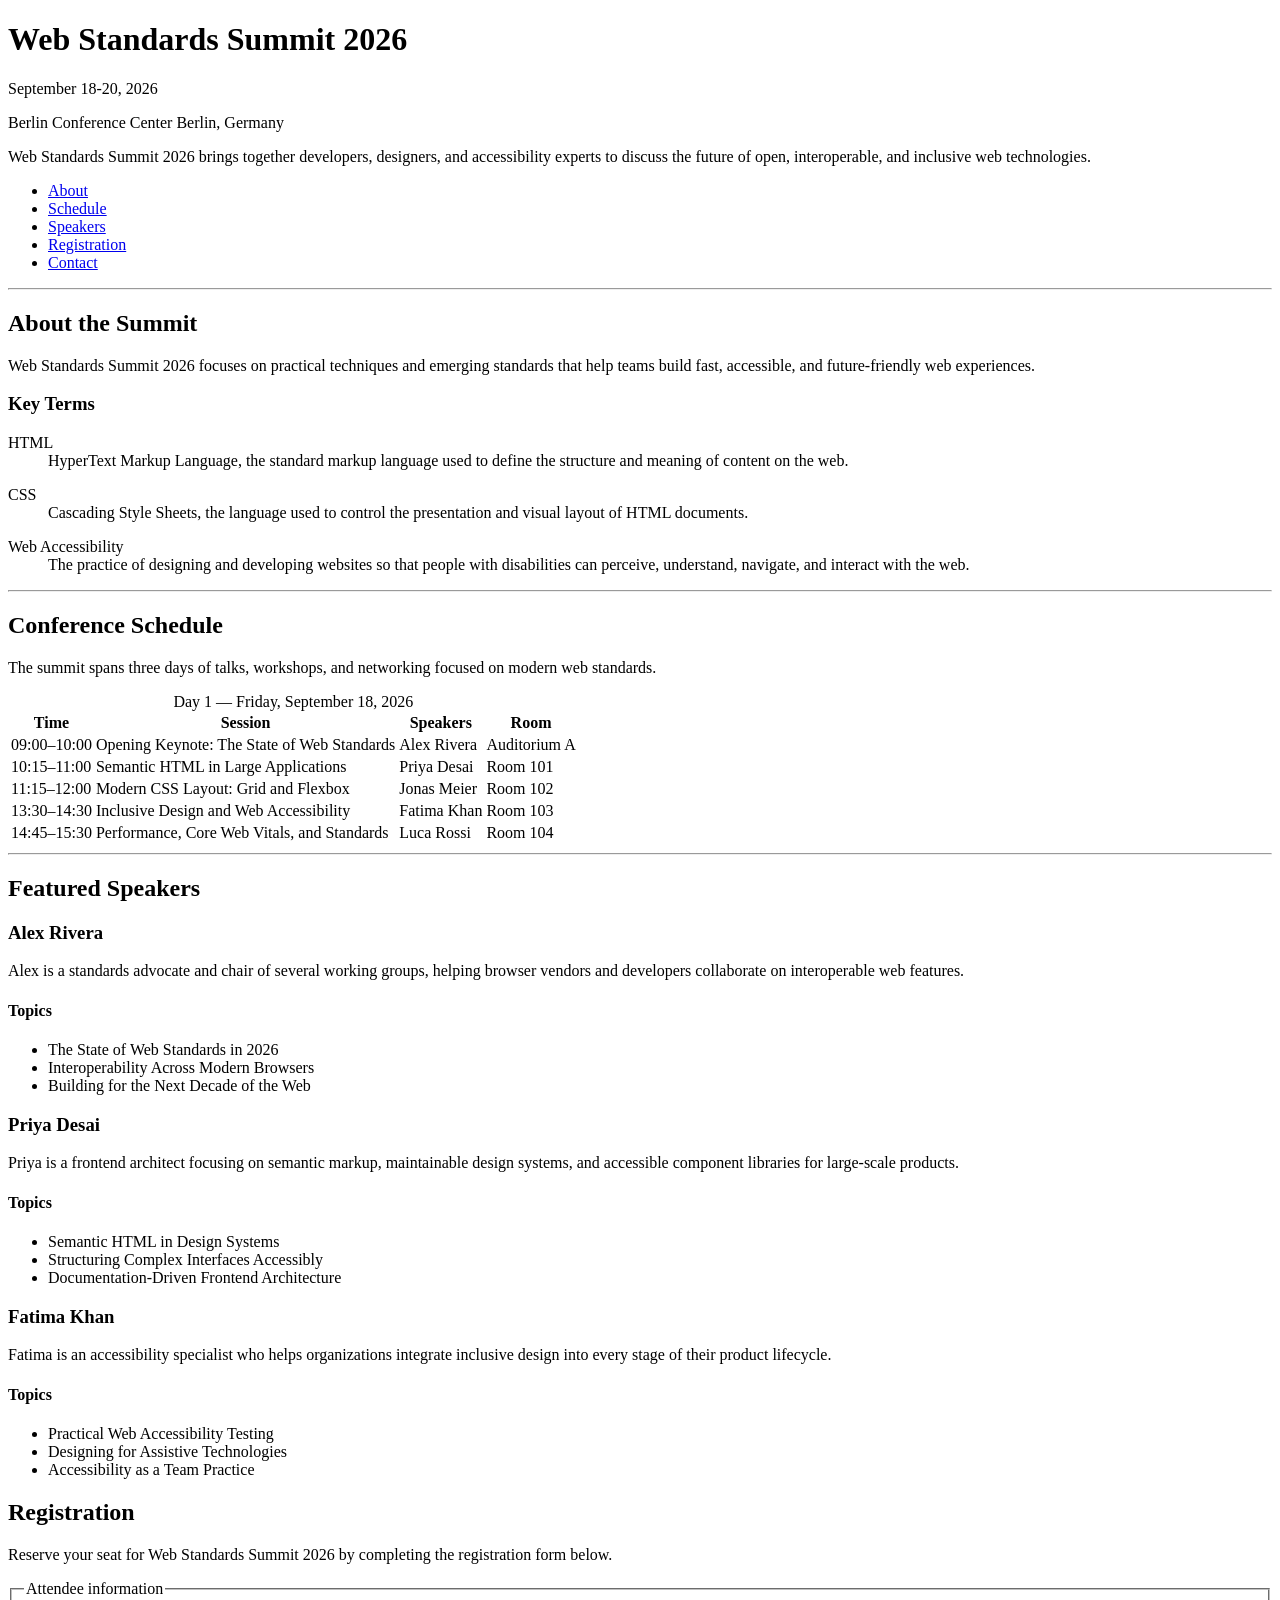
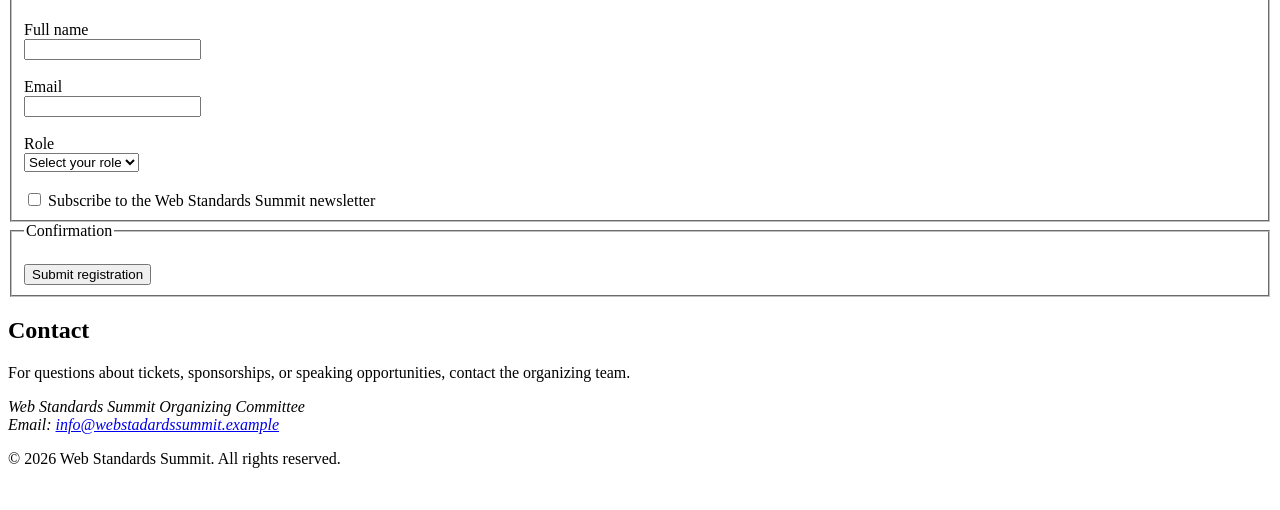
==== index.html @ a7d04744 "added  HTMLcode with improved  structure and accessibility" ====
<!DOCTYPE html>
<html lang="en">
<head>
    <meta charset="UTF-8">
    <meta name="viewport" content="width=device-width, initial-scale=1.0">
    <title>Web Standards Summit 2026</title>
</head>
<body>

    <!-- Main heading -->
    <header>
        <h1>Web Standards Summit 2026</h1>

    <!-- section -->
    <section id="header">
        <p>September 18-20, 2026</p>
        <p>Berlin Conference Center Berlin, Germany</p>
    </section>

    </header>

<main id="main-content">

    <!-- section + nav + list -->
    <section id="navigation">
        <p>Web Standards Summit 2026 brings together developers, designers, and accessibility experts to discuss the future of open, interoperable, and inclusive web technologies.</p>

        <nav aria-label="Primary Navigation">
            <ul>
                <li><a href="#about">About</a></li>
                <li><a href="#conference">Schedule</a></li>
                <li><a href="#speakers">Speakers</a></li>
                <li><a href="#registration">Registration</a></li>
                <li><a href="#contact">Contact</a></li>
            </ul>
        </nav>
    </section>

      <!-- horizontal line -->
    <hr>


    <!-- About the summit section -->
    <section id="about">

    <h2>About the Summit </h2>

    <p>Web Standards Summit 2026 focuses on practical techniques
         and emerging standards that help teams build fast, accessible, and future-friendly web experiences.</p>

             </section>



        <!--  key term section -->

    <section id="key-terms">
    <h3>Key Terms</h3>


    <dl>
        <dt>HTML</dt>
        <dd>
        HyperText Markup Language, the standard markup language used to define the structure and meaning of content on the web.
        </dd>
    </dl>

      <dl>
        <dt>CSS</dt>
        <dd>
       Cascading Style Sheets, the language used to control the presentation and visual layout of HTML documents.
        </dd>
    </dl>


      <dl>
        <dt>Web Accessibility</dt>
        <dd>
      The practice of designing and developing websites so that people with disabilities can perceive, understand, navigate, and interact with the web.
    </dd>
    </dl>


    </section>


              <!-- horizontal line -->
    <hr>


    <!-- Conference Section + table -->

    <section id="conference">

    <h2>Conference Schedule</h2>

   
    <p>The summit spans three days of talks, workshops, and networking focused on modern web standards.</p>

    <section>
        <table>
            <caption>Day 1 — Friday, September 18, 2026</caption>
            <thead>
                <tr>
                    <th scope="col">Time</th>
                    <th scope="col">Session</th>
                    <th scope="col">Speakers</th>
                    <th scope="col">Room</th>
                </tr>
            </thead>
            <tbody>
            <tr>
                <td>09:00–10:00</td>
                <td>Opening Keynote: The State of Web Standards</td>
                <td>Alex Rivera</td>
                <td>Auditorium A</td>
            </tr>

            <tr>
                <td>10:15–11:00</td>
                <td>Semantic HTML in Large Applications</td>
                <td>Priya Desai</td>
                <td>Room 101</td>
            </tr>

            <tr>
                <td>11:15–12:00</td>
                <td>Modern CSS Layout: Grid and Flexbox</td>
                <td>Jonas Meier</td>
                <td>Room 102</td>
            </tr>

            <tr>
                <td>13:30–14:30</td>
                <td>Inclusive Design and Web Accessibility</td>
                <td>Fatima Khan</td>
                <td>Room 103</td>
            </tr>

            <tr>
                <td>14:45–15:30</td>
                <td>Performance, Core Web Vitals, and Standards</td>
                <td>Luca Rossi</td>
                <td>Room 104</td>
            </tr>
            </tbody>
        </table>
    </section>

        </section>

            <!-- horizontal line -->
    <hr>

    <!-- Featured speakers section -->

    <section id="speakers">
        <h2>Featured Speakers</h2>

    <article class="speaker" aria-labelledby="alex-rivera">
        <h3 id="alex-rivera">Alex Rivera</h3>
        <p>Alex is a standards advocate and chair of several working groups, helping browser vendors and developers collaborate on interoperable web features.</p>
        <h4>Topics</h4>
        <ul class="topics">
            <li>The State of Web Standards in 2026</li>
            <li>Interoperability Across Modern Browsers</li>
            <li>Building for the Next Decade of the Web</li>
        </ul>
    </article>

    <article class="speaker" aria-labelledby="priya-desai">
        <h3 id="priya-desai">Priya Desai</h3>
        <p>Priya is a frontend architect focusing on semantic markup, maintainable design systems, and accessible component libraries for large-scale products.</p>
        <h4>Topics</h4>
        <ul class="topics">
            <li>Semantic HTML in Design Systems</li>
            <li>Structuring Complex Interfaces Accessibly</li>
            <li>Documentation-Driven Frontend Architecture</li>
        </ul>
    </article>

    <article class="speaker" aria-labelledby="fatima-khan">
        <h3 id="fatima-khan">Fatima Khan</h3>
        <p>Fatima is an accessibility specialist who helps organizations integrate inclusive design into every stage of their product lifecycle.</p>
        <h4>Topics</h4>
        <ul class="topics">
            <li>Practical Web Accessibility Testing</li>
            <li>Designing for Assistive Technologies</li>
            <li>Accessibility as a Team Practice</li>
        </ul>
    </article>
    
    </section>


    <!-- Registration Form Section -->

    <section id="registration">

        <h2>Registration</h2>

    <p id="registration-info">Reserve your seat for Web Standards Summit 2026 by completing the registration form below.</p>

    <form id="registration-form" action="/submit" method="post">
        <fieldset>
            <legend>Attendee information</legend>

            <br>

            <div class="label-tag">
                <label for="name">Full name</label>
                <div class="nested-input">
            <input id="name" name="name" type="text" required>
                </div>
            </div>

             <br>

            <div class="label-tag">
                <label for="email">Email</label>
                <div class="nested-input">
                    <input id="email" name="email" type="email" required>
                </div>
            </div>

             <br>

            <div class="label-tag">
                <label for="role">Role</label>
                <div class="nested-input">
                    <select id="role" name="Select Your role" required>
                        <option value="Select Your Role" selected disabled>Select your role</option>
                        <option value="developer">Developer</option>
                        <option value="designer">Designer</option>
                        <option value="engineer">Engineer</option>
                    </select>
                </div>
            </div>

            <br>
            <div>
                <input type="checkbox" required> Subscribe to the Web Standards Summit newsletter 
            </div>
        </fieldset>
    </form>
    </section>

    <!--    COnfirmation section -->

    <section>
        <form action="confirmation form">

            <fieldset>
                <legend>Confirmation</legend>

                <br>
                <button type="submit">
                    Submit registration
                </button>
            </fieldset>
        </form>
    </section>

    </main>

    <!-- footer section -->

    <footer id="contact">
          <h2>Contact</h2>
          
          <p>For questions about tickets, sponsorships, or speaking opportunities, contact the organizing team.</p>

          <i>Web Standards Summit Organizing Committee</i>
         <address>
<em>Email: <a href="mailto:info@webstadardssummit.example">info@webstadardssummit.example</a></em>
         </address> 


          <p>&copy; 2026 Web Standards Summit. All rights reserved.</p>
    <br>

    </footer>




</body>
</html>
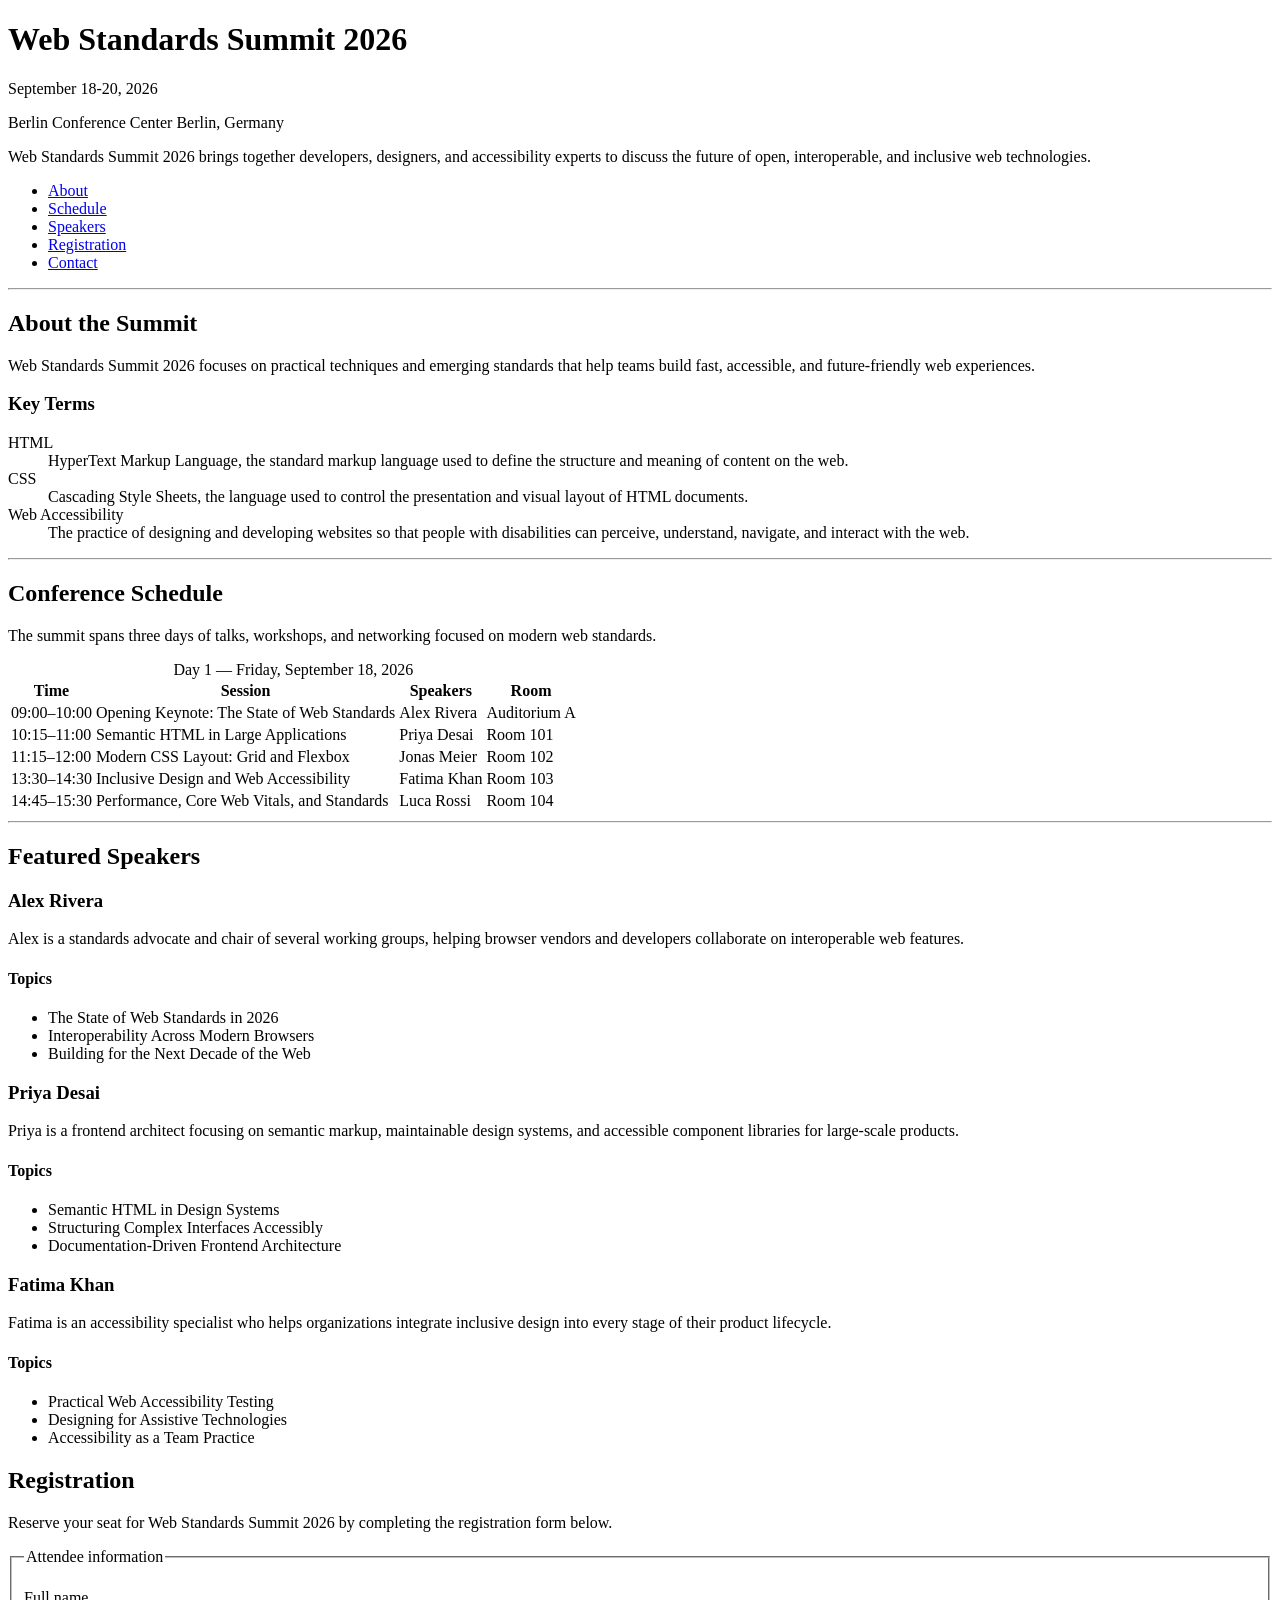
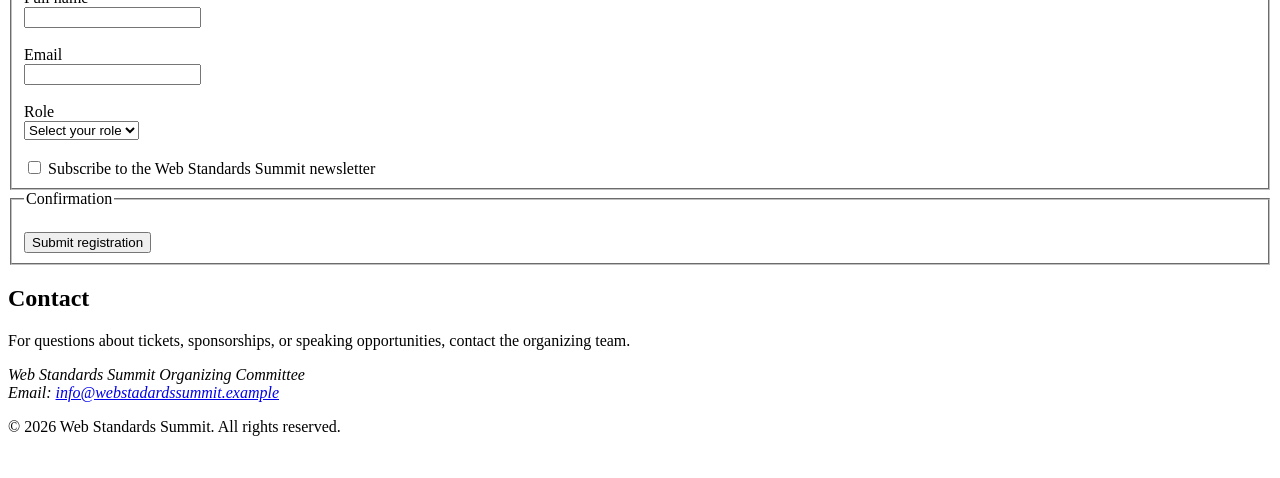
==== commit 7ef585ae: "fixed reqired changes" ====
--- a/index.html
+++ b/index.html
@@ -1,288 +1,292 @@
 <!DOCTYPE html>
 <html lang="en">
-<head>
-    <meta charset="UTF-8">
-    <meta name="viewport" content="width=device-width, initial-scale=1.0">
+  <head>
+    <meta charset="UTF-8" />
+    <meta name="viewport" content="width=device-width, initial-scale=1.0" />
     <title>Web Standards Summit 2026</title>
-</head>
-<body>
-
+  </head>
+  <body>
     <!-- Main heading -->
     <header>
-        <h1>Web Standards Summit 2026</h1>
-
-    <!-- section -->
-    <section id="header">
+      <h1>Web Standards Summit 2026</h1>
+
+      <!-- section -->
+      <section id="header">
         <p>September 18-20, 2026</p>
         <p>Berlin Conference Center Berlin, Germany</p>
-    </section>
-
+      </section>
     </header>
 
-<main id="main-content">
-
-    <!-- section + nav + list -->
-    <section id="navigation">
-        <p>Web Standards Summit 2026 brings together developers, designers, and accessibility experts to discuss the future of open, interoperable, and inclusive web technologies.</p>
+    <main id="main-content">
+      <!-- section + nav + list -->
+      <section id="navigation">
+        <p>
+          Web Standards Summit 2026 brings together developers, designers, and
+          accessibility experts to discuss the future of open, interoperable,
+          and inclusive web technologies.
+        </p>
 
         <nav aria-label="Primary Navigation">
-            <ul>
-                <li><a href="#about">About</a></li>
-                <li><a href="#conference">Schedule</a></li>
-                <li><a href="#speakers">Speakers</a></li>
-                <li><a href="#registration">Registration</a></li>
-                <li><a href="#contact">Contact</a></li>
-            </ul>
+          <ul>
+            <li><a href="#about">About</a></li>
+            <li><a href="#conference">Schedule</a></li>
+            <li><a href="#speakers">Speakers</a></li>
+            <li><a href="#registration">Registration</a></li>
+            <li><a href="#contact">Contact</a></li>
+          </ul>
         </nav>
-    </section>
+      </section>
 
       <!-- horizontal line -->
-    <hr>
-
-
-    <!-- About the summit section -->
-    <section id="about">
-
-    <h2>About the Summit </h2>
-
-    <p>Web Standards Summit 2026 focuses on practical techniques
-         and emerging standards that help teams build fast, accessible, and future-friendly web experiences.</p>
-
-             </section>
-
-
-
-        <!--  key term section -->
-
-    <section id="key-terms">
-    <h3>Key Terms</h3>
-
-
-    <dl>
-        <dt>HTML</dt>
-        <dd>
-        HyperText Markup Language, the standard markup language used to define the structure and meaning of content on the web.
-        </dd>
-    </dl>
-
-      <dl>
-        <dt>CSS</dt>
-        <dd>
-       Cascading Style Sheets, the language used to control the presentation and visual layout of HTML documents.
-        </dd>
-    </dl>
-
-
-      <dl>
-        <dt>Web Accessibility</dt>
-        <dd>
-      The practice of designing and developing websites so that people with disabilities can perceive, understand, navigate, and interact with the web.
-    </dd>
-    </dl>
-
-
-    </section>
-
-
-              <!-- horizontal line -->
-    <hr>
-
-
-    <!-- Conference Section + table -->
-
-    <section id="conference">
-
-    <h2>Conference Schedule</h2>
-
-   
-    <p>The summit spans three days of talks, workshops, and networking focused on modern web standards.</p>
-
-    <section>
-        <table>
-            <caption>Day 1 — Friday, September 18, 2026</caption>
+      <hr />
+
+      <!-- About the summit section -->
+      <section id="about">
+        <h2>About the Summit</h2>
+
+        <p>
+          Web Standards Summit 2026 focuses on practical techniques and emerging
+          standards that help teams build fast, accessible, and future-friendly
+          web experiences.
+        </p>
+      </section>
+
+      <!--  key term section -->
+
+      <section id="key-terms">
+        <h3>Key Terms</h3>
+
+        <dl>
+          <dt>HTML</dt>
+          <dd>
+            HyperText Markup Language, the standard markup language used to
+            define the structure and meaning of content on the web.
+          </dd>
+
+          <dt>CSS</dt>
+          <dd>
+            Cascading Style Sheets, the language used to control the
+            presentation and visual layout of HTML documents.
+          </dd>
+
+          <dt>Web Accessibility</dt>
+          <dd>
+            The practice of designing and developing websites so that people
+            with disabilities can perceive, understand, navigate, and interact
+            with the web.
+          </dd>
+        </dl>
+      </section>
+
+      <!-- horizontal line -->
+      <hr />
+
+      <!-- Conference Section + table -->
+
+      <section id="conference">
+        <h2>Conference Schedule</h2>
+
+        <p>
+          The summit spans three days of talks, workshops, and networking
+          focused on modern web standards.
+        </p>
+
+        <section>
+          <table>
+            <caption>
+              Day 1 — Friday, September 18, 2026
+            </caption>
             <thead>
-                <tr>
-                    <th scope="col">Time</th>
-                    <th scope="col">Session</th>
-                    <th scope="col">Speakers</th>
-                    <th scope="col">Room</th>
-                </tr>
+              <tr>
+                <th scope="col">Time</th>
+                <th scope="col">Session</th>
+                <th scope="col">Speakers</th>
+                <th scope="col">Room</th>
+              </tr>
             </thead>
             <tbody>
-            <tr>
+              <tr>
                 <td>09:00–10:00</td>
                 <td>Opening Keynote: The State of Web Standards</td>
                 <td>Alex Rivera</td>
                 <td>Auditorium A</td>
-            </tr>
-
-            <tr>
+              </tr>
+
+              <tr>
                 <td>10:15–11:00</td>
                 <td>Semantic HTML in Large Applications</td>
                 <td>Priya Desai</td>
                 <td>Room 101</td>
-            </tr>
-
-            <tr>
+              </tr>
+
+              <tr>
                 <td>11:15–12:00</td>
                 <td>Modern CSS Layout: Grid and Flexbox</td>
                 <td>Jonas Meier</td>
                 <td>Room 102</td>
-            </tr>
-
-            <tr>
+              </tr>
+
+              <tr>
                 <td>13:30–14:30</td>
                 <td>Inclusive Design and Web Accessibility</td>
                 <td>Fatima Khan</td>
                 <td>Room 103</td>
-            </tr>
-
-            <tr>
+              </tr>
+
+              <tr>
                 <td>14:45–15:30</td>
                 <td>Performance, Core Web Vitals, and Standards</td>
                 <td>Luca Rossi</td>
                 <td>Room 104</td>
-            </tr>
+              </tr>
             </tbody>
-        </table>
-    </section>
-
+          </table>
         </section>
-
-            <!-- horizontal line -->
-    <hr>
-
-    <!-- Featured speakers section -->
-
-    <section id="speakers">
+      </section>
+
+      <!-- horizontal line -->
+      <hr />
+
+      <!-- Featured speakers section -->
+
+      <section id="speakers">
         <h2>Featured Speakers</h2>
 
-    <article class="speaker" aria-labelledby="alex-rivera">
-        <h3 id="alex-rivera">Alex Rivera</h3>
-        <p>Alex is a standards advocate and chair of several working groups, helping browser vendors and developers collaborate on interoperable web features.</p>
-        <h4>Topics</h4>
-        <ul class="topics">
+        <article class="speaker" aria-labelledby="alex-rivera">
+          <h3 id="alex-rivera">Alex Rivera</h3>
+          <p>
+            Alex is a standards advocate and chair of several working groups,
+            helping browser vendors and developers collaborate on interoperable
+            web features.
+          </p>
+          <h4>Topics</h4>
+          <ul class="topics">
             <li>The State of Web Standards in 2026</li>
             <li>Interoperability Across Modern Browsers</li>
             <li>Building for the Next Decade of the Web</li>
-        </ul>
-    </article>
-
-    <article class="speaker" aria-labelledby="priya-desai">
-        <h3 id="priya-desai">Priya Desai</h3>
-        <p>Priya is a frontend architect focusing on semantic markup, maintainable design systems, and accessible component libraries for large-scale products.</p>
-        <h4>Topics</h4>
-        <ul class="topics">
+          </ul>
+        </article>
+
+        <article class="speaker" aria-labelledby="priya-desai">
+          <h3 id="priya-desai">Priya Desai</h3>
+          <p>
+            Priya is a frontend architect focusing on semantic markup,
+            maintainable design systems, and accessible component libraries for
+            large-scale products.
+          </p>
+          <h4>Topics</h4>
+          <ul class="topics">
             <li>Semantic HTML in Design Systems</li>
             <li>Structuring Complex Interfaces Accessibly</li>
             <li>Documentation-Driven Frontend Architecture</li>
-        </ul>
-    </article>
-
-    <article class="speaker" aria-labelledby="fatima-khan">
-        <h3 id="fatima-khan">Fatima Khan</h3>
-        <p>Fatima is an accessibility specialist who helps organizations integrate inclusive design into every stage of their product lifecycle.</p>
-        <h4>Topics</h4>
-        <ul class="topics">
+          </ul>
+        </article>
+
+        <article class="speaker" aria-labelledby="fatima-khan">
+          <h3 id="fatima-khan">Fatima Khan</h3>
+          <p>
+            Fatima is an accessibility specialist who helps organizations
+            integrate inclusive design into every stage of their product
+            lifecycle.
+          </p>
+          <h4>Topics</h4>
+          <ul class="topics">
             <li>Practical Web Accessibility Testing</li>
             <li>Designing for Assistive Technologies</li>
             <li>Accessibility as a Team Practice</li>
-        </ul>
-    </article>
-    
-    </section>
-
-
-    <!-- Registration Form Section -->
-
-    <section id="registration">
-
+          </ul>
+        </article>
+      </section>
+
+      <!-- Registration Form Section -->
+
+      <section id="registration">
         <h2>Registration</h2>
 
-    <p id="registration-info">Reserve your seat for Web Standards Summit 2026 by completing the registration form below.</p>
-
-    <form id="registration-form" action="/submit" method="post">
-        <fieldset>
+        <p id="registration-info">
+          Reserve your seat for Web Standards Summit 2026 by completing the
+          registration form below.
+        </p>
+
+        <form id="registration-form" action="/submit" method="post">
+          <fieldset>
             <legend>Attendee information</legend>
 
-            <br>
+            <br />
 
             <div class="label-tag">
-                <label for="name">Full name</label>
-                <div class="nested-input">
-            <input id="name" name="name" type="text" required>
-                </div>
-            </div>
-
-             <br>
+              <label for="name">Full name</label>
+              <div class="nested-input">
+                <input id="name" name="name" type="text" required />
+              </div>
+            </div>
+
+            <br />
 
             <div class="label-tag">
-                <label for="email">Email</label>
-                <div class="nested-input">
-                    <input id="email" name="email" type="email" required>
-                </div>
-            </div>
-
-             <br>
-
-            <div class="label-tag">
-                <label for="role">Role</label>
-                <div class="nested-input">
-                    <select id="role" name="Select Your role" required>
-                        <option value="Select Your Role" selected disabled>Select your role</option>
-                        <option value="developer">Developer</option>
-                        <option value="designer">Designer</option>
-                        <option value="engineer">Engineer</option>
-                    </select>
-                </div>
-            </div>
-
-            <br>
+              <label for="email">Email</label>
+              <div class="nested-input">
+                <input id="email" name="email" type="email" required />
+              </div>
+            </div>
+
+            <br />
+
             <div>
-                <input type="checkbox" required> Subscribe to the Web Standards Summit newsletter 
-            </div>
-        </fieldset>
-    </form>
-    </section>
-
-    <!--    COnfirmation section -->
-
-    <section>
-        <form action="confirmation form">
-
-            <fieldset>
-                <legend>Confirmation</legend>
-
-                <br>
-                <button type="submit">
-                    Submit registration
-                </button>
-            </fieldset>
+              <label for="role">Role</label>
+              <div class="nested-input">
+                <select id="role" name="Select Your role" required>
+                  <option value="Select Your Role" selected disabled>
+                    Select your role
+                  </option>
+                  <option value="developer">Developer</option>
+                  <option value="designer">Designer</option>
+                  <option value="engineer">Engineer</option>
+                </select>
+              </div>
+            </div>
+
+            <br />
+            <div>
+              <input type="checkbox" id="newsletter" required />
+              <label for="newsletter">
+                Subscribe to the Web Standards Summit newsletter
+              </label>
+            </div>
+          </fieldset>
+
+          <fieldset>
+            <legend>Confirmation</legend>
+
+            <br />
+            <button type="submit">Submit registration</button>
+          </fieldset>
         </form>
-    </section>
-
+      </section>
     </main>
 
     <!-- footer section -->
 
     <footer id="contact">
-          <h2>Contact</h2>
-          
-          <p>For questions about tickets, sponsorships, or speaking opportunities, contact the organizing team.</p>
-
-          <i>Web Standards Summit Organizing Committee</i>
-         <address>
-<em>Email: <a href="mailto:info@webstadardssummit.example">info@webstadardssummit.example</a></em>
-         </address> 
-
-
-          <p>&copy; 2026 Web Standards Summit. All rights reserved.</p>
-    <br>
-
+      <h2>Contact</h2>
+
+      <p>
+        For questions about tickets, sponsorships, or speaking opportunities,
+        contact the organizing team.
+      </p>
+
+      <i>Web Standards Summit Organizing Committee</i>
+      <address>
+        <em
+          >Email:
+          <a href="mailto:info@webstadardssummit.example"
+            >info@webstadardssummit.example</a
+          ></em
+        >
+      </address>
+
+      <p>&copy; 2026 Web Standards Summit. All rights reserved.</p>
+      <br />
     </footer>
-
-
-
-
-</body>
-</html>+  </body>
+</html>
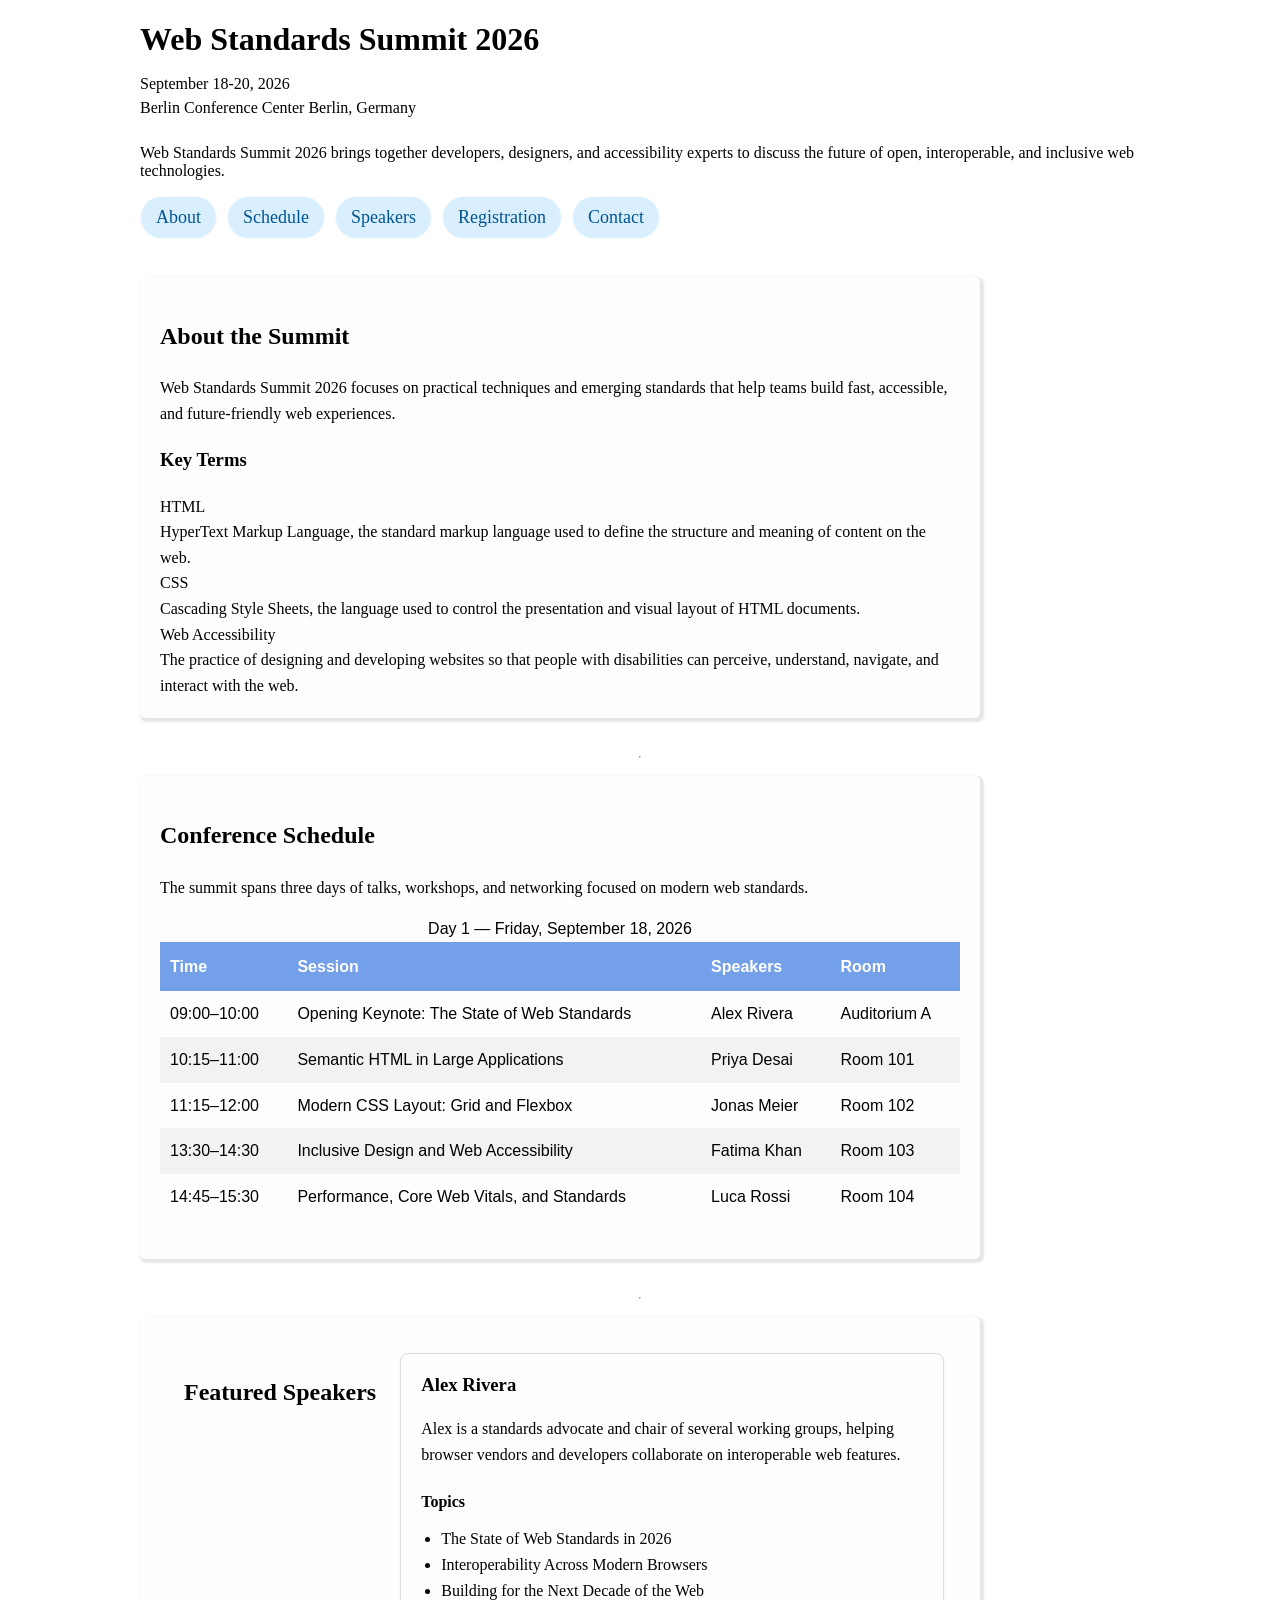
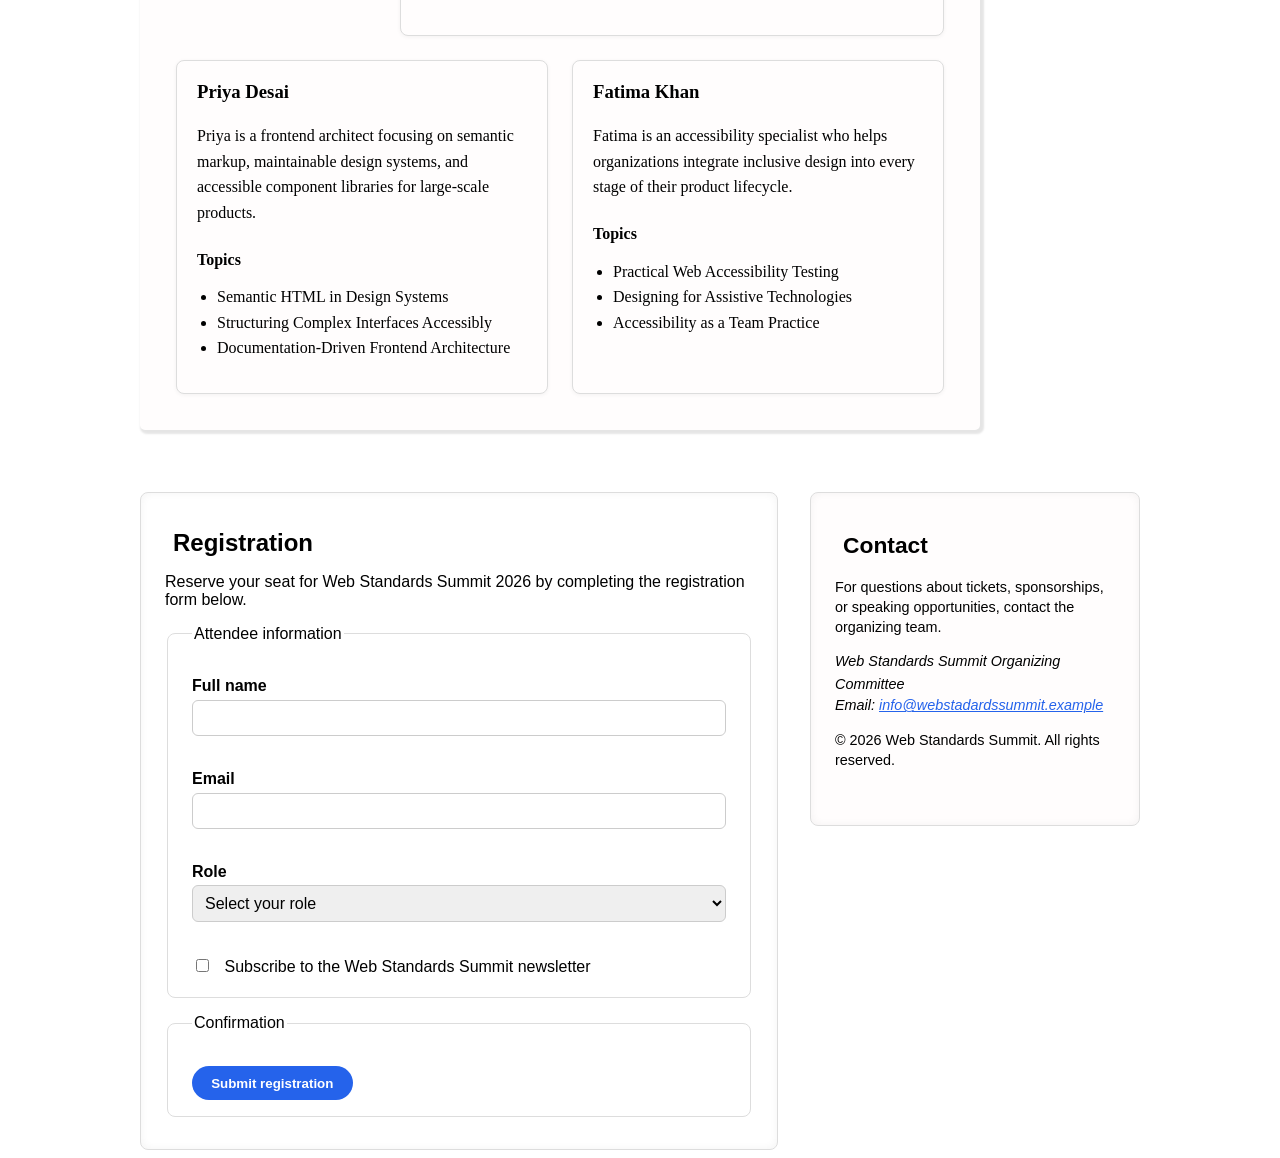
==== commit eebfe70f: "added css code to html code" ====
--- a/index.html
+++ b/index.html
@@ -3,290 +3,298 @@
   <head>
     <meta charset="UTF-8" />
     <meta name="viewport" content="width=device-width, initial-scale=1.0" />
+    <link rel="stylesheet" href="style.css" />
     <title>Web Standards Summit 2026</title>
   </head>
   <body>
-    <!-- Main heading -->
-    <header>
-      <h1>Web Standards Summit 2026</h1>
-
-      <!-- section -->
-      <section id="header">
-        <p>September 18-20, 2026</p>
-        <p>Berlin Conference Center Berlin, Germany</p>
-      </section>
-    </header>
-
-    <main id="main-content">
-      <!-- section + nav + list -->
-      <section id="navigation">
-        <p>
-          Web Standards Summit 2026 brings together developers, designers, and
-          accessibility experts to discuss the future of open, interoperable,
-          and inclusive web technologies.
-        </p>
-
-        <nav aria-label="Primary Navigation">
-          <ul>
-            <li><a href="#about">About</a></li>
-            <li><a href="#conference">Schedule</a></li>
-            <li><a href="#speakers">Speakers</a></li>
-            <li><a href="#registration">Registration</a></li>
-            <li><a href="#contact">Contact</a></li>
-          </ul>
-        </nav>
-      </section>
-
-      <!-- horizontal line -->
-      <hr />
-
-      <!-- About the summit section -->
-      <section id="about">
-        <h2>About the Summit</h2>
-
-        <p>
-          Web Standards Summit 2026 focuses on practical techniques and emerging
-          standards that help teams build fast, accessible, and future-friendly
-          web experiences.
-        </p>
-      </section>
-
-      <!--  key term section -->
-
-      <section id="key-terms">
-        <h3>Key Terms</h3>
-
-        <dl>
-          <dt>HTML</dt>
-          <dd>
-            HyperText Markup Language, the standard markup language used to
-            define the structure and meaning of content on the web.
-          </dd>
-
-          <dt>CSS</dt>
-          <dd>
-            Cascading Style Sheets, the language used to control the
-            presentation and visual layout of HTML documents.
-          </dd>
-
-          <dt>Web Accessibility</dt>
-          <dd>
-            The practice of designing and developing websites so that people
-            with disabilities can perceive, understand, navigate, and interact
-            with the web.
-          </dd>
-        </dl>
-      </section>
-
-      <!-- horizontal line -->
-      <hr />
-
-      <!-- Conference Section + table -->
-
-      <section id="conference">
-        <h2>Conference Schedule</h2>
-
-        <p>
-          The summit spans three days of talks, workshops, and networking
-          focused on modern web standards.
-        </p>
-
-        <section>
-          <table>
-            <caption>
-              Day 1 — Friday, September 18, 2026
-            </caption>
-            <thead>
-              <tr>
-                <th scope="col">Time</th>
-                <th scope="col">Session</th>
-                <th scope="col">Speakers</th>
-                <th scope="col">Room</th>
-              </tr>
-            </thead>
-            <tbody>
-              <tr>
-                <td>09:00–10:00</td>
-                <td>Opening Keynote: The State of Web Standards</td>
-                <td>Alex Rivera</td>
-                <td>Auditorium A</td>
-              </tr>
-
-              <tr>
-                <td>10:15–11:00</td>
-                <td>Semantic HTML in Large Applications</td>
-                <td>Priya Desai</td>
-                <td>Room 101</td>
-              </tr>
-
-              <tr>
-                <td>11:15–12:00</td>
-                <td>Modern CSS Layout: Grid and Flexbox</td>
-                <td>Jonas Meier</td>
-                <td>Room 102</td>
-              </tr>
-
-              <tr>
-                <td>13:30–14:30</td>
-                <td>Inclusive Design and Web Accessibility</td>
-                <td>Fatima Khan</td>
-                <td>Room 103</td>
-              </tr>
-
-              <tr>
-                <td>14:45–15:30</td>
-                <td>Performance, Core Web Vitals, and Standards</td>
-                <td>Luca Rossi</td>
-                <td>Room 104</td>
-              </tr>
-            </tbody>
-          </table>
+    <div class="container">
+      <!-- Main heading -->
+      <header>
+        <h1>Web Standards Summit 2026</h1>
+
+        <!-- section -->
+        <section id="header">
+          <p>September 18-20, 2026</p>
+          <p>Berlin Conference Center Berlin, Germany</p>
         </section>
-      </section>
-
-      <!-- horizontal line -->
-      <hr />
-
-      <!-- Featured speakers section -->
-
-      <section id="speakers">
-        <h2>Featured Speakers</h2>
-
-        <article class="speaker" aria-labelledby="alex-rivera">
-          <h3 id="alex-rivera">Alex Rivera</h3>
+      </header>
+
+      <main id="main-content">
+        <!-- section + nav + list -->
+        <section id="navigation">
           <p>
-            Alex is a standards advocate and chair of several working groups,
-            helping browser vendors and developers collaborate on interoperable
-            web features.
+            Web Standards Summit 2026 brings together developers, designers, and
+            accessibility experts to discuss the future of open, interoperable,
+            and inclusive web technologies.
           </p>
-          <h4>Topics</h4>
-          <ul class="topics">
-            <li>The State of Web Standards in 2026</li>
-            <li>Interoperability Across Modern Browsers</li>
-            <li>Building for the Next Decade of the Web</li>
-          </ul>
-        </article>
-
-        <article class="speaker" aria-labelledby="priya-desai">
-          <h3 id="priya-desai">Priya Desai</h3>
-          <p>
-            Priya is a frontend architect focusing on semantic markup,
-            maintainable design systems, and accessible component libraries for
-            large-scale products.
-          </p>
-          <h4>Topics</h4>
-          <ul class="topics">
-            <li>Semantic HTML in Design Systems</li>
-            <li>Structuring Complex Interfaces Accessibly</li>
-            <li>Documentation-Driven Frontend Architecture</li>
-          </ul>
-        </article>
-
-        <article class="speaker" aria-labelledby="fatima-khan">
-          <h3 id="fatima-khan">Fatima Khan</h3>
-          <p>
-            Fatima is an accessibility specialist who helps organizations
-            integrate inclusive design into every stage of their product
-            lifecycle.
-          </p>
-          <h4>Topics</h4>
-          <ul class="topics">
-            <li>Practical Web Accessibility Testing</li>
-            <li>Designing for Assistive Technologies</li>
-            <li>Accessibility as a Team Practice</li>
-          </ul>
-        </article>
-      </section>
-
-      <!-- Registration Form Section -->
-
-      <section id="registration">
-        <h2>Registration</h2>
-
-        <p id="registration-info">
-          Reserve your seat for Web Standards Summit 2026 by completing the
-          registration form below.
-        </p>
-
-        <form id="registration-form" action="/submit" method="post">
-          <fieldset>
-            <legend>Attendee information</legend>
-
+
+          <nav id="primary-navigation-link" aria-label="Primary Navigation">
+            <ul>
+              <li><a href="#about">About</a></li>
+              <li><a href="#conference">Schedule</a></li>
+              <li><a href="#speakers">Speakers</a></li>
+              <li><a href="#registration">Registration</a></li>
+              <li><a href="#contact">Contact</a></li>
+            </ul>
+          </nav>
+        </section>
+
+        <!-- horizontal line -->
+        <br />
+
+        <div class="cards">
+          <!-- About the summit section -->
+          <section id="about">
+            <h2>About the Summit</h2>
+
+            <p>
+              Web Standards Summit 2026 focuses on practical techniques and
+              emerging standards that help teams build fast, accessible, and
+              future-friendly web experiences.
+            </p>
+          </section>
+
+          <!--  key term section -->
+
+          <section id="key-terms">
+            <h3>Key Terms</h3>
+
+            <dl>
+              <dt>HTML</dt>
+              <dd>
+                HyperText Markup Language, the standard markup language used to
+                define the structure and meaning of content on the web.
+              </dd>
+
+              <dt>CSS</dt>
+              <dd>
+                Cascading Style Sheets, the language used to control the
+                presentation and visual layout of HTML documents.
+              </dd>
+
+              <dt>Web Accessibility</dt>
+              <dd>
+                The practice of designing and developing websites so that people
+                with disabilities can perceive, understand, navigate, and
+                interact with the web.
+              </dd>
+            </dl>
+          </section>
+        </div>
+        <!-- horizontal line -->
+        <hr />
+
+        <!-- Conference Section + table -->
+
+        <div class="cards">
+          <section id="conference">
+            <h2>Conference Schedule</h2>
+
+            <p>
+              The summit spans three days of talks, workshops, and networking
+              focused on modern web standards.
+            </p>
+
+            <section id="schedule">
+              <table>
+                <caption>
+                  Day 1 — Friday, September 18, 2026
+                </caption>
+                <thead>
+                  <tr>
+                    <th scope="col">Time</th>
+                    <th scope="col">Session</th>
+                    <th scope="col">Speakers</th>
+                    <th scope="col">Room</th>
+                  </tr>
+                </thead>
+                <tbody>
+                  <tr>
+                    <td>09:00–10:00</td>
+                    <td>Opening Keynote: The State of Web Standards</td>
+                    <td>Alex Rivera</td>
+                    <td>Auditorium A</td>
+                  </tr>
+
+                  <tr>
+                    <td>10:15–11:00</td>
+                    <td>Semantic HTML in Large Applications</td>
+                    <td>Priya Desai</td>
+                    <td>Room 101</td>
+                  </tr>
+
+                  <tr>
+                    <td>11:15–12:00</td>
+                    <td>Modern CSS Layout: Grid and Flexbox</td>
+                    <td>Jonas Meier</td>
+                    <td>Room 102</td>
+                  </tr>
+
+                  <tr>
+                    <td>13:30–14:30</td>
+                    <td>Inclusive Design and Web Accessibility</td>
+                    <td>Fatima Khan</td>
+                    <td>Room 103</td>
+                  </tr>
+
+                  <tr>
+                    <td>14:45–15:30</td>
+                    <td>Performance, Core Web Vitals, and Standards</td>
+                    <td>Luca Rossi</td>
+                    <td>Room 104</td>
+                  </tr>
+                </tbody>
+              </table>
+            </section>
+          </section>
+        </div>
+        <!-- horizontal line -->
+        <hr />
+
+        <!-- Featured speakers section -->
+
+        <div class="cards">
+          <section id="speakers-section">
+            <h2>Featured Speakers</h2>
+
+            <article class="speaker" aria-labelledby="alex-rivera">
+              <h3 id="alex-rivera">Alex Rivera</h3>
+              <p>
+                Alex is a standards advocate and chair of several working
+                groups, helping browser vendors and developers collaborate on
+                interoperable web features.
+              </p>
+              <h4>Topics</h4>
+              <ul class="topics">
+                <li>The State of Web Standards in 2026</li>
+                <li>Interoperability Across Modern Browsers</li>
+                <li>Building for the Next Decade of the Web</li>
+              </ul>
+            </article>
+
+            <article class="speaker" aria-labelledby="priya-desai">
+              <h3 id="priya-desai">Priya Desai</h3>
+              <p>
+                Priya is a frontend architect focusing on semantic markup,
+                maintainable design systems, and accessible component libraries
+                for large-scale products.
+              </p>
+              <h4>Topics</h4>
+              <ul class="topics">
+                <li>Semantic HTML in Design Systems</li>
+                <li>Structuring Complex Interfaces Accessibly</li>
+                <li>Documentation-Driven Frontend Architecture</li>
+              </ul>
+            </article>
+
+            <article class="speaker" aria-labelledby="fatima-khan">
+              <h3 id="fatima-khan">Fatima Khan</h3>
+              <p>
+                Fatima is an accessibility specialist who helps organizations
+                integrate inclusive design into every stage of their product
+                lifecycle.
+              </p>
+              <h4>Topics</h4>
+              <ul class="topics">
+                <li>Practical Web Accessibility Testing</li>
+                <li>Designing for Assistive Technologies</li>
+                <li>Accessibility as a Team Practice</li>
+              </ul>
+            </article>
+          </section>
+        </div>
+
+        <div class="footer-layout">
+          <!-- Registration Form Section -->
+          <section id="registration">
+            <h2>Registration</h2>
+
+            <p id="registration-info">
+              Reserve your seat for Web Standards Summit 2026 by completing the
+              registration form below.
+            </p>
+
+            <form id="registration-form" action="/submit" method="post">
+              <fieldset>
+                <legend>Attendee information</legend>
+
+                <br />
+
+                <div class="label-tag">
+                  <label for="name">Full name</label>
+                  <div class="nested-input">
+                    <input id="name" name="name" type="text" required />
+                  </div>
+                </div>
+
+                <br />
+
+                <div class="label-tag">
+                  <label for="email">Email</label>
+                  <div class="nested-input">
+                    <input id="email" name="email" type="email" required />
+                  </div>
+                </div>
+
+                <br />
+
+                <div>
+                  <label for="role">Role</label>
+                  <div class="nested-input">
+                    <select id="role" name="Select Your role" required>
+                      <option value="Select Your Role" selected disabled>
+                        Select your role
+                      </option>
+                      <option value="developer">Developer</option>
+                      <option value="designer">Designer</option>
+                      <option value="engineer">Engineer</option>
+                    </select>
+                  </div>
+                </div>
+
+                <br />
+                <div>
+                  <input type="checkbox" id="newsletter" required />
+                  <label for="newsletter">
+                    Subscribe to the Web Standards Summit newsletter
+                  </label>
+                </div>
+              </fieldset>
+
+              <fieldset>
+                <legend>Confirmation</legend>
+
+                <br />
+                <button type="submit">Submit registration</button>
+              </fieldset>
+            </form>
+          </section>
+
+          <!-- footer section -->
+
+          <footer id="contact">
+            <h2>Contact</h2>
+
+            <p>
+              For questions about tickets, sponsorships, or speaking
+              opportunities, contact the organizing team.
+            </p>
+
+            <i>Web Standards Summit Organizing Committee</i>
+            <address>
+              <em
+                >Email:
+                <a href="mailto:info@webstadardssummit.example"
+                  >info@webstadardssummit.example</a
+                ></em
+              >
+            </address>
+
+            <p>&copy; 2026 Web Standards Summit. All rights reserved.</p>
             <br />
-
-            <div class="label-tag">
-              <label for="name">Full name</label>
-              <div class="nested-input">
-                <input id="name" name="name" type="text" required />
-              </div>
-            </div>
-
-            <br />
-
-            <div class="label-tag">
-              <label for="email">Email</label>
-              <div class="nested-input">
-                <input id="email" name="email" type="email" required />
-              </div>
-            </div>
-
-            <br />
-
-            <div>
-              <label for="role">Role</label>
-              <div class="nested-input">
-                <select id="role" name="Select Your role" required>
-                  <option value="Select Your Role" selected disabled>
-                    Select your role
-                  </option>
-                  <option value="developer">Developer</option>
-                  <option value="designer">Designer</option>
-                  <option value="engineer">Engineer</option>
-                </select>
-              </div>
-            </div>
-
-            <br />
-            <div>
-              <input type="checkbox" id="newsletter" required />
-              <label for="newsletter">
-                Subscribe to the Web Standards Summit newsletter
-              </label>
-            </div>
-          </fieldset>
-
-          <fieldset>
-            <legend>Confirmation</legend>
-
-            <br />
-            <button type="submit">Submit registration</button>
-          </fieldset>
-        </form>
-      </section>
-    </main>
-
-    <!-- footer section -->
-
-    <footer id="contact">
-      <h2>Contact</h2>
-
-      <p>
-        For questions about tickets, sponsorships, or speaking opportunities,
-        contact the organizing team.
-      </p>
-
-      <i>Web Standards Summit Organizing Committee</i>
-      <address>
-        <em
-          >Email:
-          <a href="mailto:info@webstadardssummit.example"
-            >info@webstadardssummit.example</a
-          ></em
-        >
-      </address>
-
-      <p>&copy; 2026 Web Standards Summit. All rights reserved.</p>
-      <br />
-    </footer>
+          </footer>
+        </div>
+      </main>
+    </div>
   </body>
 </html>
--- a/style.css
+++ b/style.css
@@ -0,0 +1,245 @@
+.container {
+  max-width: 1000px;
+  margin: 0 auto;
+}
+
+#header {
+  line-height: 0.5;
+}
+
+#primary-navigation-link > ul {
+  display: flex;
+  max-width: 600px;
+  justify-content: flex-start;
+  gap: 10px;
+  font-size: 18px;
+  list-style: none;
+  padding: 0;
+  margin: 0;
+}
+
+#primary-navigation-link > ul > li {
+  background-color: #d9efff;
+  padding: 10px 15px;
+  border: 1px solid #f8fcff;
+  border-radius: 100px;
+  cursor: pointer;
+}
+
+#primary-navigation-link > ul > li > a {
+  text-decoration: none;
+  color: #005592;
+}
+
+#content-wrapper-flex {
+  display: flex;
+  max-width: 1280px;
+  flex-direction: row;
+  flex-wrap: wrap;
+}
+
+#main-content {
+  display: flex;
+  flex-direction: column;
+  gap: 10px;
+}
+
+.cards {
+  width: 80%;
+  max-width: 900px;
+  background-color: #fffdfd;
+  margin-bottom: 20px;
+  padding: 20px;
+  line-height: 1.6;
+  border-radius: 5px;
+  box-shadow: 2px 2px 2px 2px rgba(0, 0, 0, 0.1);
+}
+
+dl,
+dt,
+dd {
+  margin: 0;
+  padding: 0;
+}
+
+#schedule {
+  width: 100%;
+  margin-bottom: 20px;
+}
+
+#schedule > caption {
+  text-align: center;
+  margin-bottom: 10px;
+}
+
+table {
+  font-family: Arial, Helvetica, sans-serif;
+  border-collapse: collapse;
+  border-spacing: 0;
+  border-radius: 5px;
+  width: 100%;
+}
+
+td,
+th {
+  border: none;
+  padding: 10px;
+}
+
+tr:nth-child(even) {
+  background-color: #f2f2f2;
+}
+
+th {
+  padding-top: 12px;
+  padding-bottom: 12px;
+  text-align: left;
+  background-color: #73a0e8;
+  color: white;
+}
+
+#speakers-section {
+  max-width: 900px; /* limit container width */
+  margin: 0 auto; /* center section horizontally */
+  padding: 1rem;
+}
+
+#speakers-section h2 {
+  margin-bottom: 1.5rem;
+  font-weight: bold;
+  font-size: 1.5rem;
+  padding-left: 0.5rem;
+}
+
+#speakers-section {
+  display: flex;
+  flex-wrap: wrap; /* wrap on smaller screens */
+  gap: 1.5rem; /* space between speaker cards */
+}
+
+/* Each speaker card */
+.speaker {
+  background: #fffdfd;
+  border: 1px solid #ddd;
+  border-radius: 8px;
+  box-shadow: 0 1px 4px rgba(0, 0, 0, 0.05);
+  padding: 1rem 1.25rem;
+  flex: 1 1 280px; /* grow, shrink, base width */
+  min-width: 280px; /* prevents cards from getting too narrow */
+}
+
+/* Speaker heading */
+.speaker h3 {
+  margin-top: 0;
+  margin-bottom: 0.5rem;
+  font-weight: 700;
+}
+
+/* Topics list */
+.topics {
+  margin-top: 0.75rem;
+  padding-left: 1.25rem; /* indent bullet points */
+}
+
+/* Topics heading */
+.speaker h4 {
+  margin-bottom: 0.5rem;
+  font-weight: 600;
+}
+
+.footer-layout {
+  display: flex;
+  gap: 2rem;
+  margin-top: 2rem;
+  font-family: Arial, sans-serif;
+}
+
+/* Left side: registration form */
+.footer-layout > #registration {
+  flex: 3;
+  background-color: white;
+  border: 1px solid #ddd;
+  border-radius: 8px;
+  padding: 1rem 1.5rem;
+  box-shadow: inset 0 0 8px rgba(0, 0, 0, 0.05);
+}
+
+/* Headings */
+#registration h2,
+#contact h2 {
+  font-weight: 700;
+  margin-bottom: 0.5rem;
+  padding-left: 0.5rem;
+}
+
+/* Form styling */
+#registration-form fieldset {
+  border: 1px solid #ddd;
+  border-radius: 8px;
+  padding: 1rem 1.5rem;
+  margin-bottom: 1rem;
+}
+
+#registration-form label {
+  display: block;
+  font-weight: 600;
+  margin-bottom: 0.3rem;
+}
+
+#registration-form label[for="newsletter"] {
+  display: inline-block;
+  font-weight: 400;
+  margin-left: 0.5rem;
+}
+
+#registration-form input[type="text"],
+#registration-form input[type="email"],
+#registration-form select {
+  width: 100%;
+  padding: 0.5rem;
+  border-radius: 6px;
+  border: 1px solid #ccc;
+  font-size: 1rem;
+  margin-bottom: 1rem;
+  box-sizing: border-box;
+}
+
+#registration-form button {
+  background-color: #2563eb;
+  color: white;
+  padding: 0.6rem 1.2rem;
+  border: none;
+  border-radius: 25px;
+  font-weight: 600;
+  cursor: pointer;
+}
+
+#registration-form button:hover {
+  background-color: #1d4ed8;
+}
+
+#contact {
+  font-size: 0.95rem;
+  line-height: 1.5;
+  width: 280px;
+  height: 300px;
+  background-color: #fffdfd;
+  border: 1px solid #ddd;
+  border-radius: 8px;
+  padding: 1rem 1.5rem;
+  box-shadow: inset 0 0 8px rgba(0, 0, 0, 0.05);
+}
+
+/* Contact section */
+#contact p,
+#contact i,
+#contact address {
+  margin-bottom: 0.8rem;
+  font-size: 0.9rem;
+  line-height: 1.4;
+}
+
+#contact a {
+  color: #2563eb;
+  text-decoration: underline;
+}
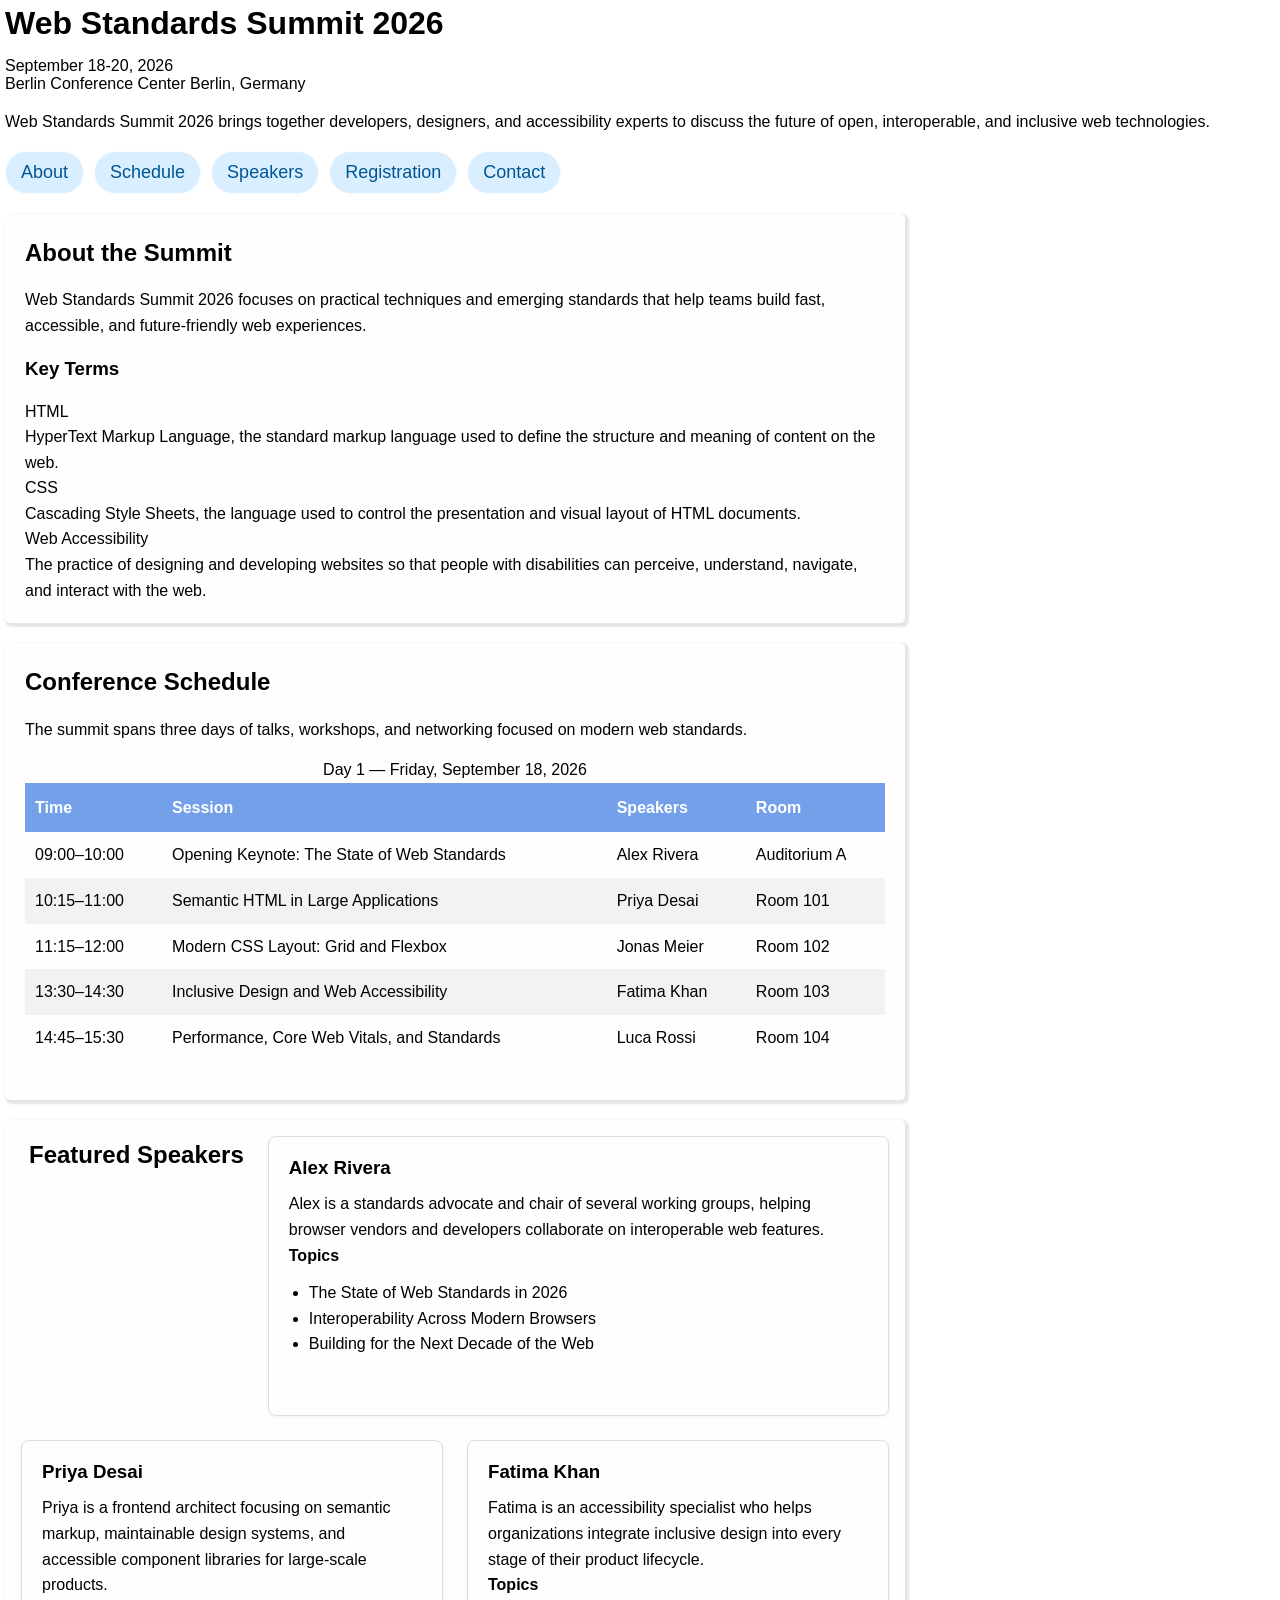
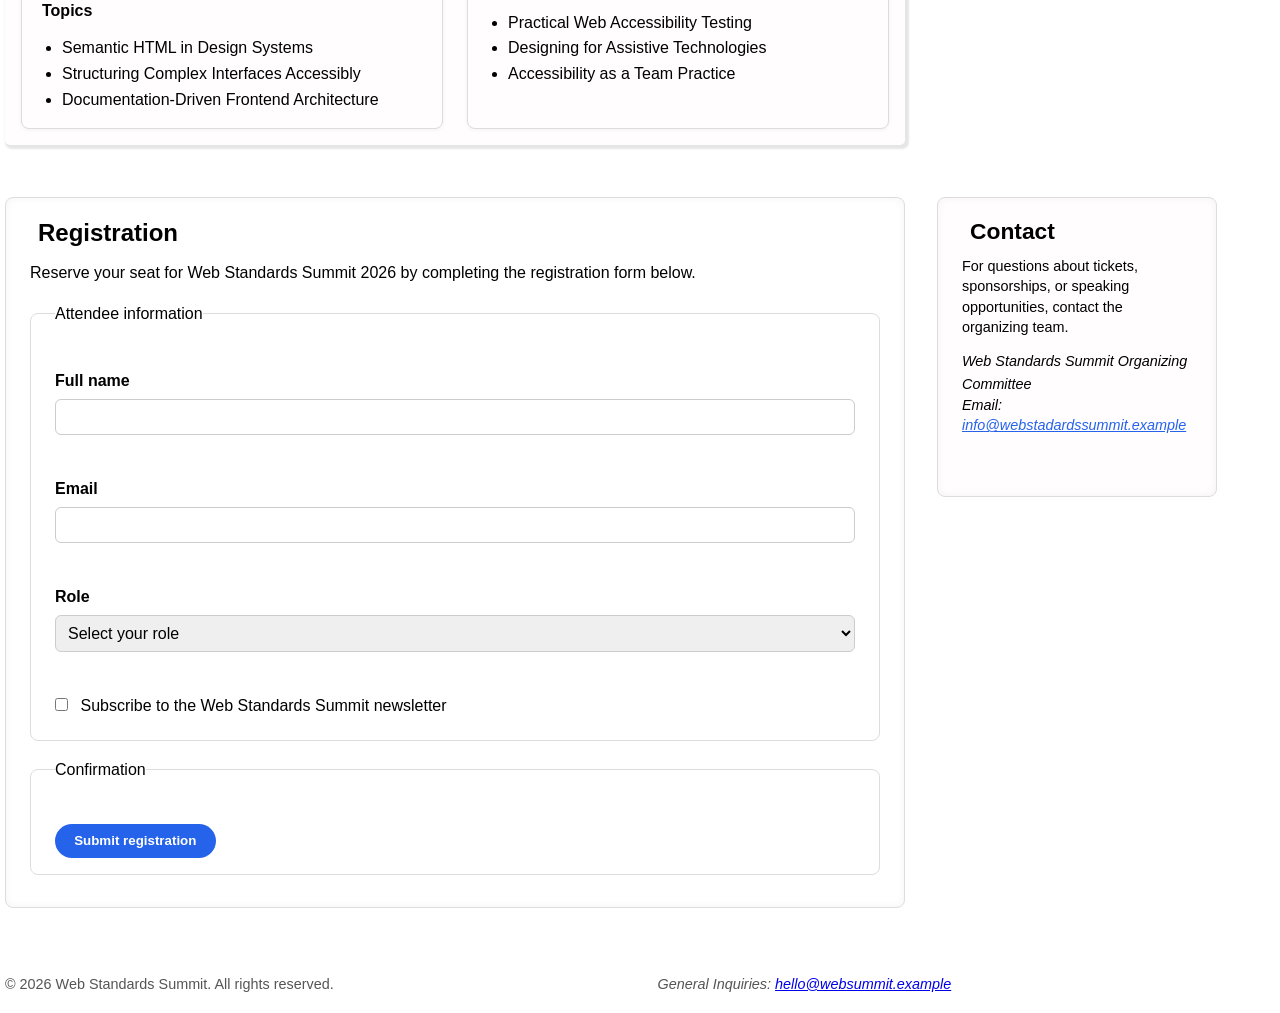
==== commit caf24466: "removed all div wrapper and did css on only class and id" ====
--- a/index.html
+++ b/index.html
@@ -7,294 +7,286 @@
     <title>Web Standards Summit 2026</title>
   </head>
   <body>
-    <div class="container">
-      <!-- Main heading -->
-      <header>
-        <h1>Web Standards Summit 2026</h1>
-
-        <!-- section -->
-        <section id="header">
-          <p>September 18-20, 2026</p>
-          <p>Berlin Conference Center Berlin, Germany</p>
+    <!-- Main heading -->
+    <header>
+      <h1>Web Standards Summit 2026</h1>
+
+      <!-- section -->
+      <section id="header">
+        <p>September 18-20, 2026</p>
+        <p>Berlin Conference Center Berlin, Germany</p>
+      </section>
+    </header>
+
+    <main id="main-content">
+      <!-- section + nav + list -->
+      <section id="navigation">
+        <p>
+          Web Standards Summit 2026 brings together developers, designers, and
+          accessibility experts to discuss the future of open, interoperable,
+          and inclusive web technologies.
+        </p>
+
+        <nav aria-label="Primary Navigation" id="primary-navigation-link">
+          <ul>
+            <li><a href="#about">About</a></li>
+            <li><a href="#conference">Schedule</a></li>
+            <li><a href="#speakers">Speakers</a></li>
+            <li><a href="#registration">Registration</a></li>
+            <li><a href="#contact">Contact</a></li>
+          </ul>
+        </nav>
+      </section>
+
+      <!-- About the summit section -->
+      <section id="about" class="cards">
+        <h2>About the Summit</h2>
+
+        <p>
+          Web Standards Summit 2026 focuses on practical techniques and emerging
+          standards that help teams build fast, accessible, and future-friendly
+          web experiences.
+        </p>
+
+        <h3>Key Terms</h3>
+
+        <dl>
+          <dt>HTML</dt>
+          <dd>
+            HyperText Markup Language, the standard markup language used to
+            define the structure and meaning of content on the web.
+          </dd>
+
+          <dt>CSS</dt>
+          <dd>
+            Cascading Style Sheets, the language used to control the
+            presentation and visual layout of HTML documents.
+          </dd>
+
+          <dt>Web Accessibility</dt>
+          <dd>
+            The practice of designing and developing websites so that people
+            with disabilities can perceive, understand, navigate, and interact
+            with the web.
+          </dd>
+        </dl>
+      </section>
+
+      <!-- Conference Section + table -->
+
+      <section id="conference" class="cards">
+        <h2>Conference Schedule</h2>
+
+        <p>
+          The summit spans three days of talks, workshops, and networking
+          focused on modern web standards.
+        </p>
+
+        <section id="schedule">
+          <table>
+            <caption>
+              Day 1 — Friday, September 18, 2026
+            </caption>
+            <thead>
+              <tr>
+                <th scope="col">Time</th>
+                <th scope="col">Session</th>
+                <th scope="col">Speakers</th>
+                <th scope="col">Room</th>
+              </tr>
+            </thead>
+            <tbody>
+              <tr>
+                <td>09:00–10:00</td>
+                <td>Opening Keynote: The State of Web Standards</td>
+                <td>Alex Rivera</td>
+                <td>Auditorium A</td>
+              </tr>
+
+              <tr>
+                <td>10:15–11:00</td>
+                <td>Semantic HTML in Large Applications</td>
+                <td>Priya Desai</td>
+                <td>Room 101</td>
+              </tr>
+
+              <tr>
+                <td>11:15–12:00</td>
+                <td>Modern CSS Layout: Grid and Flexbox</td>
+                <td>Jonas Meier</td>
+                <td>Room 102</td>
+              </tr>
+
+              <tr>
+                <td>13:30–14:30</td>
+                <td>Inclusive Design and Web Accessibility</td>
+                <td>Fatima Khan</td>
+                <td>Room 103</td>
+              </tr>
+
+              <tr>
+                <td>14:45–15:30</td>
+                <td>Performance, Core Web Vitals, and Standards</td>
+                <td>Luca Rossi</td>
+                <td>Room 104</td>
+              </tr>
+            </tbody>
+          </table>
         </section>
-      </header>
-
-      <main id="main-content">
-        <!-- section + nav + list -->
-        <section id="navigation">
-          <p>
-            Web Standards Summit 2026 brings together developers, designers, and
-            accessibility experts to discuss the future of open, interoperable,
-            and inclusive web technologies.
-          </p>
-
-          <nav id="primary-navigation-link" aria-label="Primary Navigation">
-            <ul>
-              <li><a href="#about">About</a></li>
-              <li><a href="#conference">Schedule</a></li>
-              <li><a href="#speakers">Speakers</a></li>
-              <li><a href="#registration">Registration</a></li>
-              <li><a href="#contact">Contact</a></li>
-            </ul>
-          </nav>
+      </section>
+
+      <!-- Featured speakers section -->
+
+      <section id="speakers-section" class="cards">
+        <h2>Featured Speakers</h2>
+
+        <article class="speaker" aria-labelledby="alex-rivera">
+          <h3 id="alex-rivera">Alex Rivera</h3>
+          <p>
+            Alex is a standards advocate and chair of several working groups,
+            helping browser vendors and developers collaborate on interoperable
+            web features.
+          </p>
+          <h4>Topics</h4>
+          <ul class="topics">
+            <li>The State of Web Standards in 2026</li>
+            <li>Interoperability Across Modern Browsers</li>
+            <li>Building for the Next Decade of the Web</li>
+          </ul>
+        </article>
+
+        <article class="speaker" aria-labelledby="priya-desai">
+          <h3 id="priya-desai">Priya Desai</h3>
+          <p>
+            Priya is a frontend architect focusing on semantic markup,
+            maintainable design systems, and accessible component libraries for
+            large-scale products.
+          </p>
+          <h4>Topics</h4>
+          <ul class="topics">
+            <li>Semantic HTML in Design Systems</li>
+            <li>Structuring Complex Interfaces Accessibly</li>
+            <li>Documentation-Driven Frontend Architecture</li>
+          </ul>
+        </article>
+
+        <article class="speaker" aria-labelledby="fatima-khan">
+          <h3 id="fatima-khan">Fatima Khan</h3>
+          <p>
+            Fatima is an accessibility specialist who helps organizations
+            integrate inclusive design into every stage of their product
+            lifecycle.
+          </p>
+          <h4>Topics</h4>
+          <ul class="topics">
+            <li>Practical Web Accessibility Testing</li>
+            <li>Designing for Assistive Technologies</li>
+            <li>Accessibility as a Team Practice</li>
+          </ul>
+        </article>
+      </section>
+
+      <div class="footer-layout">
+        <!-- Registration Form Section -->
+        <section id="registration" class="cards">
+          <h2>Registration</h2>
+
+          <p id="registration-info">
+            Reserve your seat for Web Standards Summit 2026 by completing the
+            registration form below.
+          </p>
+
+          <form id="registration-form" action="/submit" method="post">
+            <fieldset>
+              <legend>Attendee information</legend>
+
+              <br />
+
+              <div class="label-tag">
+                <label for="name">Full name</label>
+                <div class="nested-input">
+                  <input id="name" name="name" type="text" required />
+                </div>
+              </div>
+
+              <br />
+
+              <div class="label-tag">
+                <label for="email">Email</label>
+                <div class="nested-input">
+                  <input id="email" name="email" type="email" required />
+                </div>
+              </div>
+
+              <br />
+
+              <div>
+                <label for="role">Role</label>
+                <div class="nested-input">
+                  <select id="role" name="Select Your role" required>
+                    <option value="Select Your Role" selected disabled>
+                      Select your role
+                    </option>
+                    <option value="developer">Developer</option>
+                    <option value="designer">Designer</option>
+                    <option value="engineer">Engineer</option>
+                  </select>
+                </div>
+              </div>
+
+              <br />
+              <div>
+                <input type="checkbox" id="newsletter" required />
+                <label for="newsletter">
+                  Subscribe to the Web Standards Summit newsletter
+                </label>
+              </div>
+            </fieldset>
+
+            <fieldset>
+              <legend>Confirmation</legend>
+
+              <br />
+              <button type="submit">Submit registration</button>
+            </fieldset>
+          </form>
         </section>
 
-        <!-- horizontal line -->
-        <br />
-
-        <div class="cards">
-          <!-- About the summit section -->
-          <section id="about">
-            <h2>About the Summit</h2>
-
-            <p>
-              Web Standards Summit 2026 focuses on practical techniques and
-              emerging standards that help teams build fast, accessible, and
-              future-friendly web experiences.
-            </p>
-          </section>
-
-          <!--  key term section -->
-
-          <section id="key-terms">
-            <h3>Key Terms</h3>
-
-            <dl>
-              <dt>HTML</dt>
-              <dd>
-                HyperText Markup Language, the standard markup language used to
-                define the structure and meaning of content on the web.
-              </dd>
-
-              <dt>CSS</dt>
-              <dd>
-                Cascading Style Sheets, the language used to control the
-                presentation and visual layout of HTML documents.
-              </dd>
-
-              <dt>Web Accessibility</dt>
-              <dd>
-                The practice of designing and developing websites so that people
-                with disabilities can perceive, understand, navigate, and
-                interact with the web.
-              </dd>
-            </dl>
-          </section>
-        </div>
-        <!-- horizontal line -->
-        <hr />
-
-        <!-- Conference Section + table -->
-
-        <div class="cards">
-          <section id="conference">
-            <h2>Conference Schedule</h2>
-
-            <p>
-              The summit spans three days of talks, workshops, and networking
-              focused on modern web standards.
-            </p>
-
-            <section id="schedule">
-              <table>
-                <caption>
-                  Day 1 — Friday, September 18, 2026
-                </caption>
-                <thead>
-                  <tr>
-                    <th scope="col">Time</th>
-                    <th scope="col">Session</th>
-                    <th scope="col">Speakers</th>
-                    <th scope="col">Room</th>
-                  </tr>
-                </thead>
-                <tbody>
-                  <tr>
-                    <td>09:00–10:00</td>
-                    <td>Opening Keynote: The State of Web Standards</td>
-                    <td>Alex Rivera</td>
-                    <td>Auditorium A</td>
-                  </tr>
-
-                  <tr>
-                    <td>10:15–11:00</td>
-                    <td>Semantic HTML in Large Applications</td>
-                    <td>Priya Desai</td>
-                    <td>Room 101</td>
-                  </tr>
-
-                  <tr>
-                    <td>11:15–12:00</td>
-                    <td>Modern CSS Layout: Grid and Flexbox</td>
-                    <td>Jonas Meier</td>
-                    <td>Room 102</td>
-                  </tr>
-
-                  <tr>
-                    <td>13:30–14:30</td>
-                    <td>Inclusive Design and Web Accessibility</td>
-                    <td>Fatima Khan</td>
-                    <td>Room 103</td>
-                  </tr>
-
-                  <tr>
-                    <td>14:45–15:30</td>
-                    <td>Performance, Core Web Vitals, and Standards</td>
-                    <td>Luca Rossi</td>
-                    <td>Room 104</td>
-                  </tr>
-                </tbody>
-              </table>
-            </section>
-          </section>
-        </div>
-        <!-- horizontal line -->
-        <hr />
-
-        <!-- Featured speakers section -->
-
-        <div class="cards">
-          <section id="speakers-section">
-            <h2>Featured Speakers</h2>
-
-            <article class="speaker" aria-labelledby="alex-rivera">
-              <h3 id="alex-rivera">Alex Rivera</h3>
-              <p>
-                Alex is a standards advocate and chair of several working
-                groups, helping browser vendors and developers collaborate on
-                interoperable web features.
-              </p>
-              <h4>Topics</h4>
-              <ul class="topics">
-                <li>The State of Web Standards in 2026</li>
-                <li>Interoperability Across Modern Browsers</li>
-                <li>Building for the Next Decade of the Web</li>
-              </ul>
-            </article>
-
-            <article class="speaker" aria-labelledby="priya-desai">
-              <h3 id="priya-desai">Priya Desai</h3>
-              <p>
-                Priya is a frontend architect focusing on semantic markup,
-                maintainable design systems, and accessible component libraries
-                for large-scale products.
-              </p>
-              <h4>Topics</h4>
-              <ul class="topics">
-                <li>Semantic HTML in Design Systems</li>
-                <li>Structuring Complex Interfaces Accessibly</li>
-                <li>Documentation-Driven Frontend Architecture</li>
-              </ul>
-            </article>
-
-            <article class="speaker" aria-labelledby="fatima-khan">
-              <h3 id="fatima-khan">Fatima Khan</h3>
-              <p>
-                Fatima is an accessibility specialist who helps organizations
-                integrate inclusive design into every stage of their product
-                lifecycle.
-              </p>
-              <h4>Topics</h4>
-              <ul class="topics">
-                <li>Practical Web Accessibility Testing</li>
-                <li>Designing for Assistive Technologies</li>
-                <li>Accessibility as a Team Practice</li>
-              </ul>
-            </article>
-          </section>
-        </div>
-
-        <div class="footer-layout">
-          <!-- Registration Form Section -->
-          <section id="registration">
-            <h2>Registration</h2>
-
-            <p id="registration-info">
-              Reserve your seat for Web Standards Summit 2026 by completing the
-              registration form below.
-            </p>
-
-            <form id="registration-form" action="/submit" method="post">
-              <fieldset>
-                <legend>Attendee information</legend>
-
-                <br />
-
-                <div class="label-tag">
-                  <label for="name">Full name</label>
-                  <div class="nested-input">
-                    <input id="name" name="name" type="text" required />
-                  </div>
-                </div>
-
-                <br />
-
-                <div class="label-tag">
-                  <label for="email">Email</label>
-                  <div class="nested-input">
-                    <input id="email" name="email" type="email" required />
-                  </div>
-                </div>
-
-                <br />
-
-                <div>
-                  <label for="role">Role</label>
-                  <div class="nested-input">
-                    <select id="role" name="Select Your role" required>
-                      <option value="Select Your Role" selected disabled>
-                        Select your role
-                      </option>
-                      <option value="developer">Developer</option>
-                      <option value="designer">Designer</option>
-                      <option value="engineer">Engineer</option>
-                    </select>
-                  </div>
-                </div>
-
-                <br />
-                <div>
-                  <input type="checkbox" id="newsletter" required />
-                  <label for="newsletter">
-                    Subscribe to the Web Standards Summit newsletter
-                  </label>
-                </div>
-              </fieldset>
-
-              <fieldset>
-                <legend>Confirmation</legend>
-
-                <br />
-                <button type="submit">Submit registration</button>
-              </fieldset>
-            </form>
-          </section>
-
-          <!-- footer section -->
-
-          <footer id="contact">
-            <h2>Contact</h2>
-
-            <p>
-              For questions about tickets, sponsorships, or speaking
-              opportunities, contact the organizing team.
-            </p>
-
-            <i>Web Standards Summit Organizing Committee</i>
-            <address>
-              <em
-                >Email:
-                <a href="mailto:info@webstadardssummit.example"
-                  >info@webstadardssummit.example</a
-                ></em
-              >
-            </address>
-
-            <p>&copy; 2026 Web Standards Summit. All rights reserved.</p>
-            <br />
-          </footer>
-        </div>
-      </main>
-    </div>
+        <footer id="contact">
+          <h2>Contact</h2>
+
+          <p>
+            For questions about tickets, sponsorships, or speaking
+            opportunities, contact the organizing team.
+          </p>
+
+          <i>Web Standards Summit Organizing Committee</i>
+          <address>
+            <em
+              >Email:
+              <a href="mailto:info@webstadardssummit.example"
+                >info@webstadardssummit.example</a
+              ></em
+            >
+          </address>
+
+          <br />
+        </footer>
+      </div>
+    </main>
+
+    <!-- footer section -->
+    <footer class="site-footer">
+      <p>&copy; 2026 Web Standards Summit. All rights reserved.</p>
+      <address>
+        <em
+          >General Inquiries:
+          <a href="mailto:info@webstadardssummit.example"
+            >hello@websummit.example</a
+          ></em
+        >
+      </address>
+      <br />
+    </footer>
   </body>
 </html>
--- a/style.css
+++ b/style.css
@@ -1,10 +1,33 @@
-.container {
-  max-width: 1000px;
+* {
+  margin: 0;
+  padding: 0;
+  box-sizing: border-box;
+}
+
+body {
+  font-family: Arial, sans-serif;
+  width: 100%;
+  max-width: 1280px;
   margin: 0 auto;
+  padding: 5px;
 }
 
 #header {
-  line-height: 0.5;
+  text-align: left;
+  margin: 15px 0;
+}
+
+#main-content {
+  display: flex;
+  flex-direction: column;
+  width: 100%;
+  justify-content: left;
+  margin-top: 20px;
+}
+
+#primary-navigation-link {
+  margin: 20px 0px;
+  font-family: "Segoe UI", Tahoma, Geneva, Verdana, sans-serif;
 }
 
 #primary-navigation-link > ul {
@@ -29,19 +52,6 @@
 #primary-navigation-link > ul > li > a {
   text-decoration: none;
   color: #005592;
-}
-
-#content-wrapper-flex {
-  display: flex;
-  max-width: 1280px;
-  flex-direction: row;
-  flex-wrap: wrap;
-}
-
-#main-content {
-  display: flex;
-  flex-direction: column;
-  gap: 10px;
 }
 
 .cards {
@@ -54,6 +64,11 @@
   border-radius: 5px;
   box-shadow: 2px 2px 2px 2px rgba(0, 0, 0, 0.1);
 }
+.cards > h2,
+.cards > h3,
+.cards > p {
+  margin-bottom: 15px;
+}
 
 dl,
 dt,
@@ -99,8 +114,10 @@
 }
 
 #speakers-section {
+  display: flex;
+  flex-wrap: wrap; /* wrap on smaller screens */
+  gap: 1.5rem; /* space between speaker cards */
   max-width: 900px; /* limit container width */
-  margin: 0 auto; /* center section horizontally */
   padding: 1rem;
 }
 
@@ -111,12 +128,6 @@
   padding-left: 0.5rem;
 }
 
-#speakers-section {
-  display: flex;
-  flex-wrap: wrap; /* wrap on smaller screens */
-  gap: 1.5rem; /* space between speaker cards */
-}
-
 /* Each speaker card */
 .speaker {
   background: #fffdfd;
@@ -124,8 +135,9 @@
   border-radius: 8px;
   box-shadow: 0 1px 4px rgba(0, 0, 0, 0.05);
   padding: 1rem 1.25rem;
-  flex: 1 1 280px; /* grow, shrink, base width */
-  min-width: 280px; /* prevents cards from getting too narrow */
+  flex: 1 1 300px; /* grow, shrink, base width */
+  min-width: 300px; /* prevents cards from getting too narrow */
+  min-height: 280px;
 }
 
 /* Speaker heading */
@@ -243,3 +255,12 @@
   color: #2563eb;
   text-decoration: underline;
 }
+
+.site-footer {
+  display: flex;
+  justify-content: space-between;
+  margin-top: 2rem;
+  padding: 1rem 0;
+  font-size: 0.9rem;
+  color: #555;
+}
